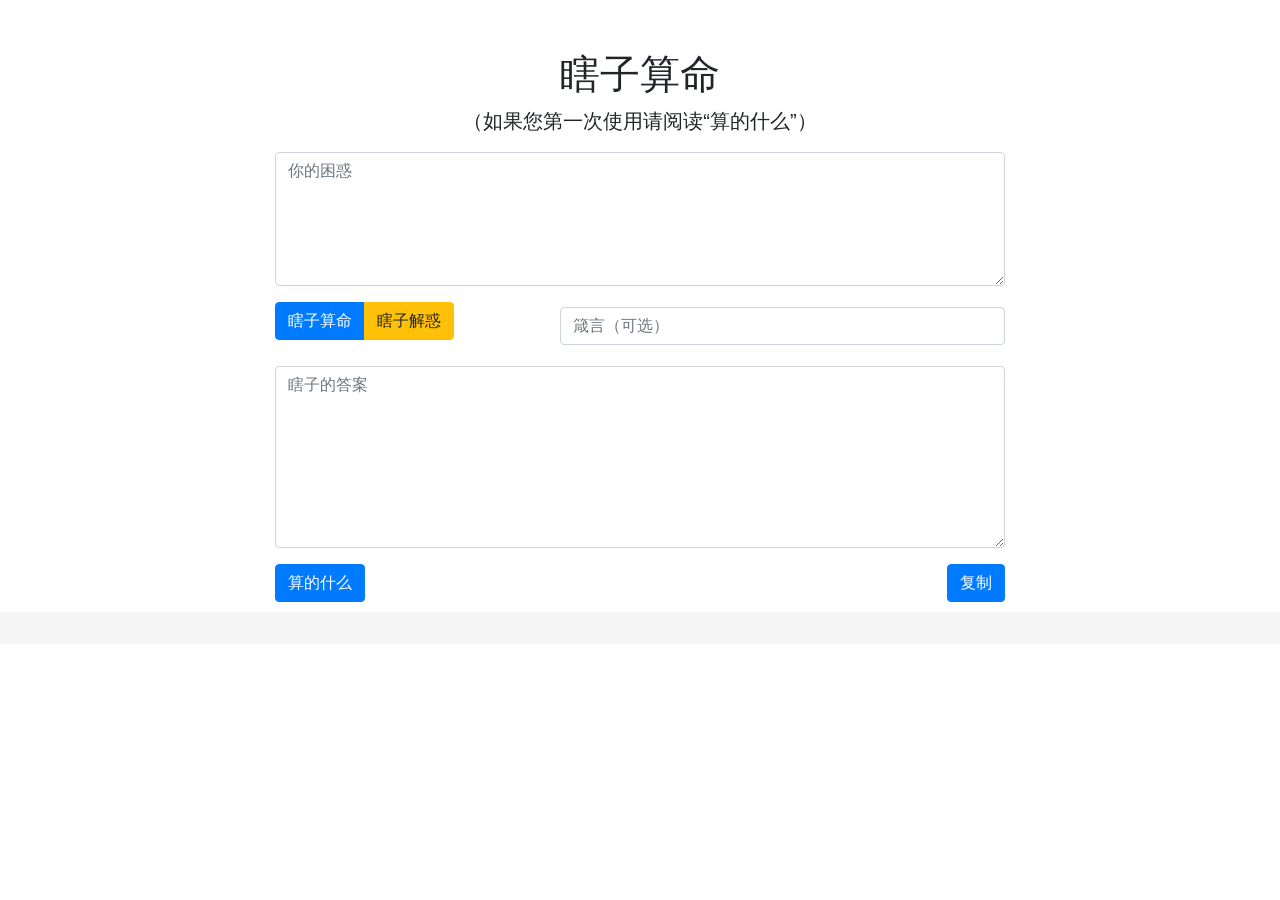
==== docs/index.html @ 114b70ff "调整" ====
<!DOCTYPE html>
<html lang="zh-cn">
<head>
<meta charset="utf-8">
<meta http-equiv="X-UA-Compatible" content="IE=edge">
<meta name="viewport" content="width=device-width, initial-scale=1">
<meta name="description" content="">
<meta name="author" content="">
<link rel="icon" href="../../favicon.ico">
<title>瞎子算命</title>

<!-- Bootstrap core CSS -->
<link rel="stylesheet" href="css/bootstrap.min.css">

<!-- Custom styles for this template -->
<link href="css/styles.css" rel="stylesheet">

<!-- HTML5 shim and Respond.js IE8 support of HTML5 elements and media queries -->
<!--[if lt IE 9]>
      <script src="https://oss.maxcdn.com/html5shiv/3.7.2/html5shiv.min.js"></script>
      <script src="https://oss.maxcdn.com/respond/1.4.2/respond.min.js"></script>
    <![endif]-->
</head>

<body>
<div class="container">
  <div class="starter-template">
    <h1>瞎子算命</h1>
    <p class="lead">（如果您第一次使用请阅读“算的什么”）</p>
  </div>
  <!--error-->
  <div class="row">
    <div class="col-lg-2"></div>
    <div class="col-12 col-lg-8" id="alert">
      <div class="alert alert-danger alert-dismissable hide" id="error-alert" role="alert"> 不可说,不可说,一说即是错 </div>
    </div>
    <div class="col-lg-2"></div>
  </div>
  <!--success-->
  <div class="row">
    <div class="col-lg-2"></div>
    <div class="col-12 col-lg-8" id="alert">
      <div class="alert alert-success alert-dismissable hide" id="copy-alert" role="alert"> 复制成功 </div>
    </div>
    <div class="col-lg-2"></div>
  </div>
  <!--main-->
  <div class="row">
    <div class="col-lg-2"></div>
    <div class="col-12 col-lg-8">
      <div class="form-group">
        <textarea class="form-control" id="text-decryped" placeholder="你的困惑" rows="5"></textarea>
      </div>
    </div>
    <div class="col-lg-2"></div>
  </div>
  <div class="row">
    <div class="col-lg-2"></div>
    <div class="col-12 col-lg-3 leftb">
      <div class="btn-group" role="group" aria-label="Basic example">
        <button type="button" class="btn btn-primary" onClick="encrypt()">瞎子算命</button>
        <button type="button" class="btn btn-warning" onClick="decrypt()">瞎子解惑</button>
      </div>
    </div>
    <div class="col-12 col-lg-5 button-cen">
      <div class="form-group">
        <input type="password" class="form-control" id="text-key" placeholder="箴言（可选）">
      </div>
    </div>
  </div>
  <div class="row">
    <div class="col-lg-2"></div>
    <div class="col-12 col-lg-8">
      <div class="form-group">
        <textarea class="form-control" id="text-encryped" placeholder="瞎子的答案" rows="7"></textarea>
      </div>
    </div>
    <div class="col-lg-2"></div>
  </div>
  <div class="row lowroe">
    <div class="col-lg-2"></div>
    <div class="col-4 col-lg-2 leftb">
      <button type="button"  class="btn btn-primary" data-toggle="modal" data-target="#aboutModal">算的什么</button>
    </div>
    <div class="col-4 col-lg-4"> </div>
    <div class="col-4 col-lg-2 rightb">
      <button type="button"  class="btn btn-primary" onClick="copyUrl2()">复制</button>
    </div>
  </div>
</div>
<!-- /.container --> 

<!-- Modal -->
<div class="modal fade" id="aboutModal" tabindex="-1" role="dialog" aria-labelledby="exampleModalLabel" aria-hidden="true">
  <div class="modal-dialog" role="document">
    <div class="modal-content">
      <div class="modal-header">
        <h5 class="modal-title" id="exampleModalLabel">算的什么（帮助）</h5>
        <button type="button" class="close" data-dismiss="modal" aria-label="Close"> <span aria-hidden="true">&times;</span> </button>
      </div>
      <div class="modal-body">
        <p>Q：这是什么？</p>
        <p>A：这是一个用于混淆/加密文本的小工具，灵感来自<a href="http://www.keyfc.net/bbs/tools/tudoucode.aspx">原版瞎子算命</a>，并且在其基础上进行了改进使其获得加密功能。</p>
        <p>Q：如何使用？</p>
        <p>A：瞎子算命（加密）：将原文输入在上方输入框，输入箴言（密码，可选）即可得到命词（密文）；瞎子解惑（解密）：将命词（密文）输入在上方，输入箴言（可选）即可得到原文。</p>
        <p>Q：为何无法得到原文</p>
        <p>A：原文已损坏，部分软件（百度贴吧）会自动转义繁体字导致无法解读。另外，也请您自行确定原文完整程度，解密时需保留“瞎子曰：”。</p>
      </div>
      <div class="modal-footer">
        <button type="button" class="btn btn-secondary" data-dismiss="modal">然也</button>
      </div>
    </div>
  </div>
</div>

<!-- Footer -->
<footer class="footer mt-auto py-3">

</footer>
<script src="js/jquery.slim.min.js" ></script> 
<script src="js/popper.min.js" ></script> 
<script src="js/bootstrap.min.js" ></script> 
<script src="js/crypto-js.min.js"></script> 
<script src="js/main.js"></script>
</body>
</html>
---- docs/css/styles.css ----
body {
  padding-top: 50px;
}

.button-cen {
  text-align: center;
  padding-top: 5px;
  padding-bottom: 5px;
}

.container{
  text-align: center;
}

.footer {
  background-color: #f5f5f5;
}

.lowroe{
	padding-bottom: 10px;
}

.leftb{
	text-align: left;
}

.rightb{
	text-align: right;
}
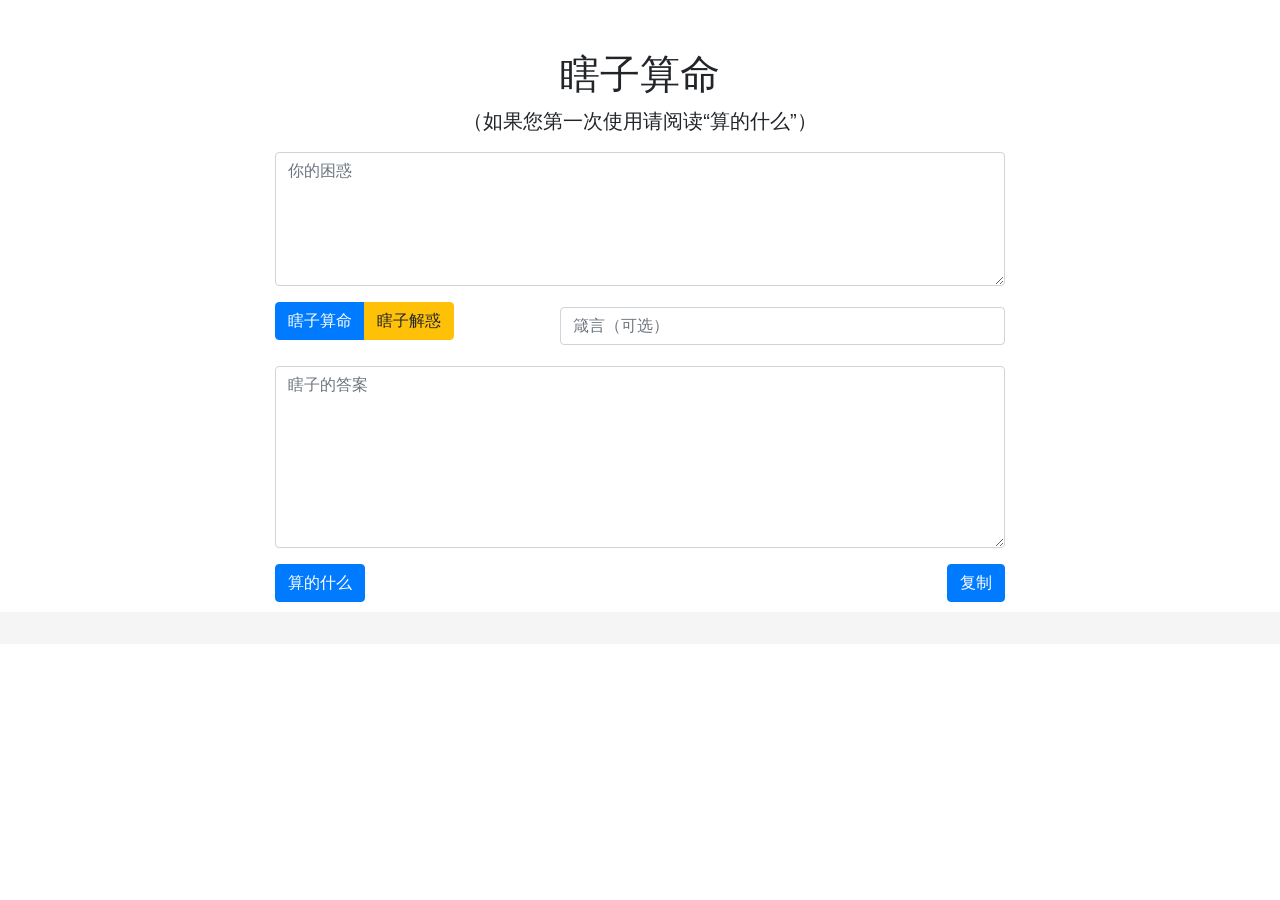
==== commit ce8d7b53: "缩小汉字范围，避免简繁体转换丢失内容" ====
--- a/docs/index.html
+++ b/docs/index.html
@@ -104,7 +104,7 @@
         <p>Q：如何使用？</p>
         <p>A：瞎子算命（加密）：将原文输入在上方输入框，输入箴言（密码，可选）即可得到命词（密文）；瞎子解惑（解密）：将命词（密文）输入在上方，输入箴言（可选）即可得到原文。</p>
         <p>Q：为何无法得到原文</p>
-        <p>A：原文已损坏，部分软件（百度贴吧）会自动转义繁体字导致无法解读。另外，也请您自行确定原文完整程度，解密时需保留“瞎子曰：”。</p>
+        <p>A：原文已损坏，部分软件（百度贴吧）会自动转义繁体字导致无法解读。另外，也请您自行确定原文完整程度，解密时需保留“瞎子说：”。</p>
       </div>
       <div class="modal-footer">
         <button type="button" class="btn btn-secondary" data-dismiss="modal">然也</button>
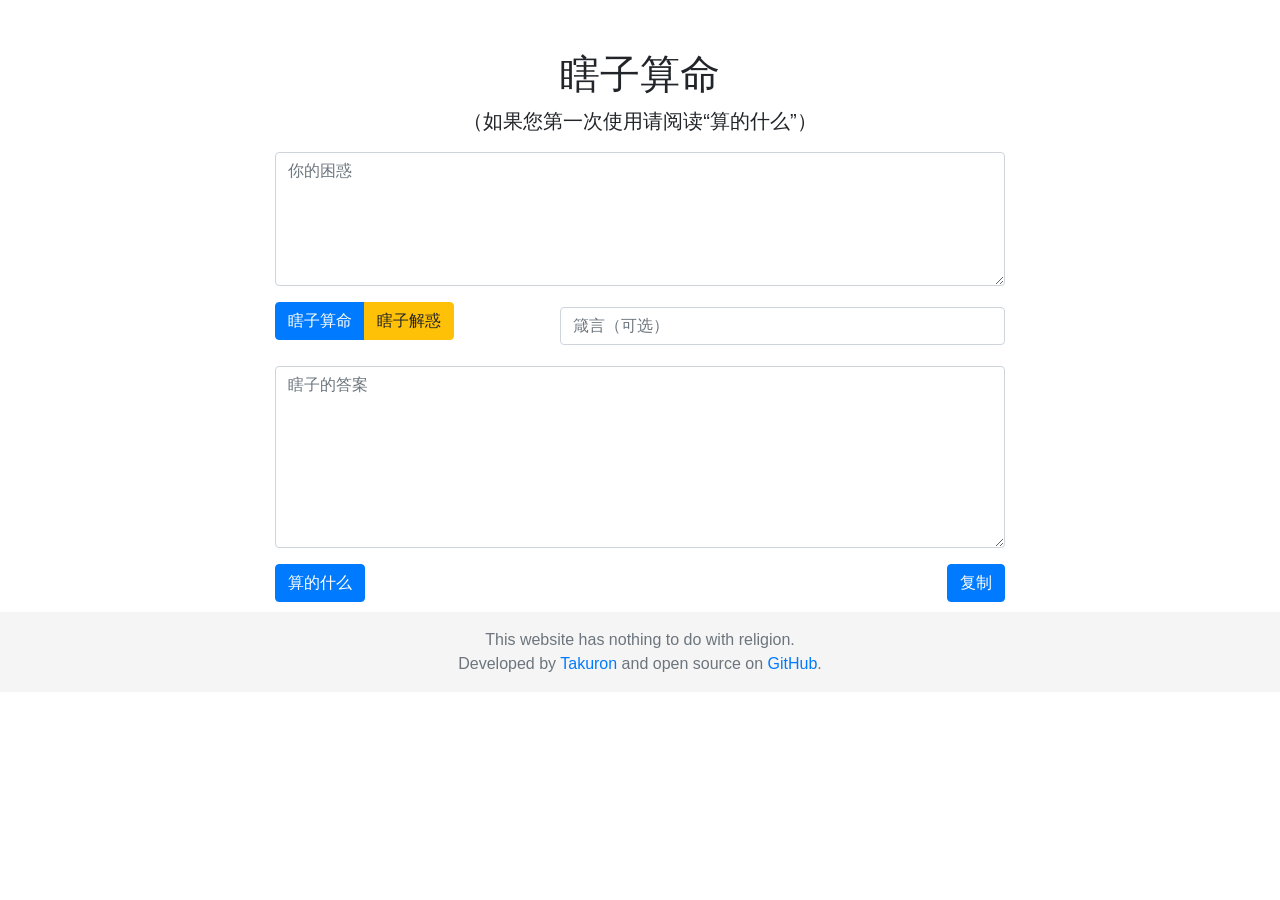
==== commit f7623b23: "111" ====
--- a/docs/index.html
+++ b/docs/index.html
@@ -100,14 +100,14 @@
       </div>
       <div class="modal-body">
         <p>Q：这是什么？</p>
-        <p>A：这是一个用于混淆/加密文本的小工具，灵感来自<a href="http://www.keyfc.net/bbs/tools/tudoucode.aspx">原版瞎子算命</a>，并且在其基础上进行了改进使其获得加密功能。</p>
+        <p>A：这是一个用于混淆/加密文本的小工具，灵感来自<a href="https://github.com/takuron/talk-with-buddha">与佛论禅</a>，并且在其基础上进行了改进密文长度减半。</p>
         <p>Q：如何使用？</p>
         <p>A：瞎子算命（加密）：将原文输入在上方输入框，输入箴言（密码，可选）即可得到命词（密文）；瞎子解惑（解密）：将命词（密文）输入在上方，输入箴言（可选）即可得到原文。</p>
         <p>Q：为何无法得到原文</p>
         <p>A：原文已损坏，部分软件（百度贴吧）会自动转义繁体字导致无法解读。另外，也请您自行确定原文完整程度，解密时需保留“瞎子说：”。</p>
       </div>
       <div class="modal-footer">
-        <button type="button" class="btn btn-secondary" data-dismiss="modal">然也</button>
+        <button type="button" class="btn btn-secondary" data-dismiss="modal">知道了</button>
       </div>
     </div>
   </div>
@@ -115,7 +115,8 @@
 
 <!-- Footer -->
 <footer class="footer mt-auto py-3">
-
+ <div class="container"> <span class="text-muted">This website has nothing to do with religion.<br>
+    Developed by <a href="https://github.com/takuron">Takuron</a> and open source on <a href="https://github.com/takuron/talk-with-buddha">GitHub</a>.</span> </div>
 </footer>
 <script src="js/jquery.slim.min.js" ></script> 
 <script src="js/popper.min.js" ></script> 
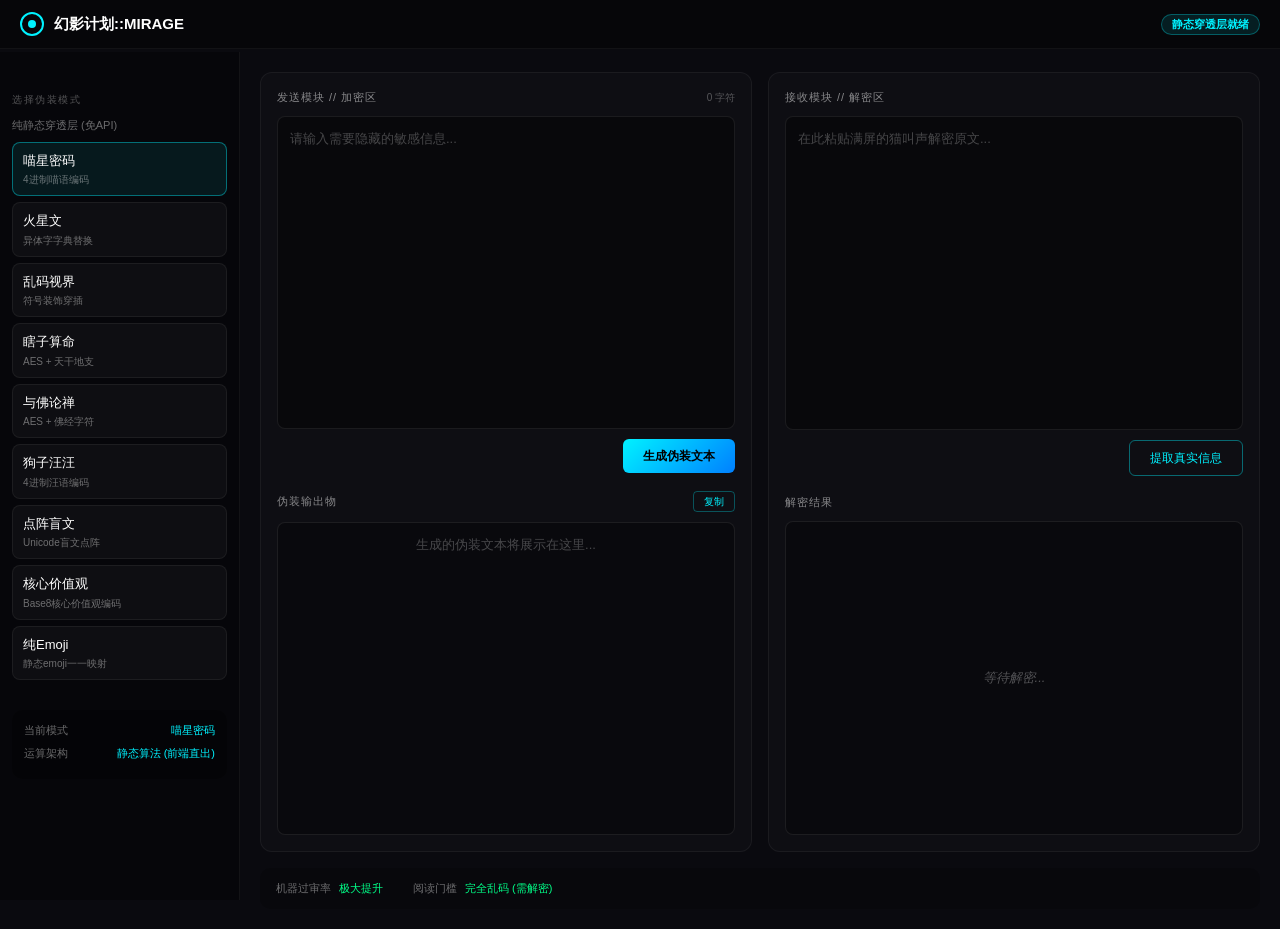
==== commit 24385801: "feat: v2.2 集成9种静态伪装算法 新增算法: 喵星密码/火星文/乱码视界/瞎子算命/与佛论禅/狗子汪汪/点阵盲文/核心价值观/纯Emoji  - 重写 docs/ 全套 UI (暗色赛博朋克" ====
--- a/docs/index.html
+++ b/docs/index.html
@@ -7,15 +7,11 @@
 <meta name="description" content="">
 <meta name="author" content="">
 <link rel="icon" href="../../favicon.ico">
-<title>瞎子算命</title>
+<title>幻影计划::MIRAGE</title>
 
-<!-- Bootstrap core CSS -->
 <link rel="stylesheet" href="css/bootstrap.min.css">
-
-<!-- Custom styles for this template -->
 <link href="css/styles.css" rel="stylesheet">
 
-<!-- HTML5 shim and Respond.js IE8 support of HTML5 elements and media queries -->
 <!--[if lt IE 9]>
       <script src="https://oss.maxcdn.com/html5shiv/3.7.2/html5shiv.min.js"></script>
       <script src="https://oss.maxcdn.com/respond/1.4.2/respond.min.js"></script>
@@ -23,88 +19,164 @@
 </head>
 
 <body>
-<div class="container">
-  <div class="starter-template">
-    <h1>瞎子算命</h1>
-    <p class="lead">（如果您第一次使用请阅读“算的什么”）</p>
-  </div>
-  <!--error-->
-  <div class="row">
-    <div class="col-lg-2"></div>
-    <div class="col-12 col-lg-8" id="alert">
-      <div class="alert alert-danger alert-dismissable hide" id="error-alert" role="alert"> 不可说,不可说,一说即是错 </div>
+<div class="header">
+  <div class="header-inner">
+    <div class="logo">
+      <div class="logo-icon"></div>
+      <span>幻影计划::MIRAGE</span>
     </div>
-    <div class="col-lg-2"></div>
-  </div>
-  <!--success-->
-  <div class="row">
-    <div class="col-lg-2"></div>
-    <div class="col-12 col-lg-8" id="alert">
-      <div class="alert alert-success alert-dismissable hide" id="copy-alert" role="alert"> 复制成功 </div>
-    </div>
-    <div class="col-lg-2"></div>
-  </div>
-  <!--main-->
-  <div class="row">
-    <div class="col-lg-2"></div>
-    <div class="col-12 col-lg-8">
-      <div class="form-group">
-        <textarea class="form-control" id="text-decryped" placeholder="你的困惑" rows="5"></textarea>
-      </div>
-    </div>
-    <div class="col-lg-2"></div>
-  </div>
-  <div class="row">
-    <div class="col-lg-2"></div>
-    <div class="col-12 col-lg-3 leftb">
-      <div class="btn-group" role="group" aria-label="Basic example">
-        <button type="button" class="btn btn-primary" onClick="encrypt()">瞎子算命</button>
-        <button type="button" class="btn btn-warning" onClick="decrypt()">瞎子解惑</button>
-      </div>
-    </div>
-    <div class="col-12 col-lg-5 button-cen">
-      <div class="form-group">
-        <input type="password" class="form-control" id="text-key" placeholder="箴言（可选）">
-      </div>
-    </div>
-  </div>
-  <div class="row">
-    <div class="col-lg-2"></div>
-    <div class="col-12 col-lg-8">
-      <div class="form-group">
-        <textarea class="form-control" id="text-encryped" placeholder="瞎子的答案" rows="7"></textarea>
-      </div>
-    </div>
-    <div class="col-lg-2"></div>
-  </div>
-  <div class="row lowroe">
-    <div class="col-lg-2"></div>
-    <div class="col-4 col-lg-2 leftb">
-      <button type="button"  class="btn btn-primary" data-toggle="modal" data-target="#aboutModal">算的什么</button>
-    </div>
-    <div class="col-4 col-lg-4"> </div>
-    <div class="col-4 col-lg-2 rightb">
-      <button type="button"  class="btn btn-primary" onClick="copyUrl2()">复制</button>
+    <div class="header-badges">
+      <span class="badge" id="status-badge">静态穿透层就绪</span>
     </div>
   </div>
 </div>
-<!-- /.container --> 
 
-<!-- Modal -->
+<div class="main-wrapper">
+  <!-- Sidebar -->
+  <aside class="sidebar">
+    <div class="sidebar-label">选择伪装模式</div>
+
+    <div class="mode-group">
+      <div class="group-title">纯静态穿透层 (免API)</div>
+      <button class="mode-btn" data-mode="MEOW">
+        <span class="mode-name">喵星密码</span>
+        <span class="mode-desc">4进制喵语编码</span>
+      </button>
+      <button class="mode-btn" data-mode="MARTIAN">
+        <span class="mode-name">火星文</span>
+        <span class="mode-desc">异体字字典替换</span>
+      </button>
+      <button class="mode-btn" data-mode="SYMBOLIC">
+        <span class="mode-name">乱码视界</span>
+        <span class="mode-desc">符号装饰穿插</span>
+      </button>
+      <button class="mode-btn" data-mode="BLIND">
+        <span class="mode-name">瞎子算命</span>
+        <span class="mode-desc">AES + 天干地支</span>
+      </button>
+      <button class="mode-btn" data-mode="BUDDHA">
+        <span class="mode-name">与佛论禅</span>
+        <span class="mode-desc">AES + 佛经字符</span>
+      </button>
+      <button class="mode-btn" data-mode="DOGE">
+        <span class="mode-name">狗子汪汪</span>
+        <span class="mode-desc">4进制汪语编码</span>
+      </button>
+      <button class="mode-btn" data-mode="BRAILLE">
+        <span class="mode-name">点阵盲文</span>
+        <span class="mode-desc">Unicode盲文点阵</span>
+      </button>
+      <button class="mode-btn" data-mode="CORE_VALUE">
+        <span class="mode-name">核心价值观</span>
+        <span class="mode-desc">Base8核心价值观编码</span>
+      </button>
+      <button class="mode-btn" data-mode="EMOJI_STATIC">
+        <span class="mode-name">纯Emoji</span>
+        <span class="mode-desc">静态emoji一一映射</span>
+      </button>
+    </div>
+
+    <div class="sidebar-stats">
+      <div class="stat-row">
+        <span class="stat-key">当前模式</span>
+        <span class="stat-val" id="current-mode">喵星密码</span>
+      </div>
+      <div class="stat-row">
+        <span class="stat-key">运算架构</span>
+        <span class="stat-val" id="arch-val">静态算法 (前端直出)</span>
+      </div>
+    </div>
+  </aside>
+
+  <!-- Main Content -->
+  <main class="content">
+    <div class="io-grid">
+      <!-- Encode Pane -->
+      <div class="pane">
+        <div class="pane-header">
+          <span class="pane-label">发送模块 // 加密区</span>
+          <span class="char-count" id="encode-count">0 字符</span>
+        </div>
+        <textarea
+          class="text-area"
+          id="secret-input"
+          placeholder="请输入需要隐藏的敏感信息..."
+        ></textarea>
+        <div class="btn-row">
+          <button class="glow-btn" id="encode-btn" onclick="handleEncode()">生成伪装文本</button>
+        </div>
+        <div class="pane-header mt-2">
+          <span class="pane-label">伪装输出物</span>
+          <button class="copy-btn" id="copy-cypher" onclick="copyCypher()">复制</button>
+        </div>
+        <textarea
+          class="text-area output-area"
+          id="cypher-output"
+          readonly
+          placeholder="生成的伪装文本将展示在这里..."
+        ></textarea>
+        <div class="hint-box" id="hint-box"></div>
+      </div>
+
+      <!-- Decode Pane -->
+      <div class="pane">
+        <div class="pane-header">
+          <span class="pane-label">接收模块 // 解密区</span>
+        </div>
+        <textarea
+          class="text-area"
+          id="decode-input"
+          placeholder="在此粘贴接收到的伪装文本..."
+        ></textarea>
+        <div class="btn-row">
+          <button class="glow-btn-secondary" onclick="handleDecode()">提取真实信息</button>
+        </div>
+        <div class="pane-header mt-2">
+          <span class="pane-label">解密结果</span>
+        </div>
+        <div class="text-area output-area" id="decoded-output">
+          <span class="placeholder-text">等待解密...</span>
+        </div>
+      </div>
+    </div>
+
+    <div class="stats-bar">
+      <div class="stat-item">
+        <span class="stat-key">机器过审率</span>
+        <span class="stat-val">极大提升</span>
+      </div>
+      <div class="stat-item">
+        <span class="stat-key">阅读门槛</span>
+        <span class="stat-val" id="readability-val">完全乱码 (需解密)</span>
+      </div>
+    </div>
+  </main>
+</div>
+
+<!-- About Modal -->
 <div class="modal fade" id="aboutModal" tabindex="-1" role="dialog" aria-labelledby="exampleModalLabel" aria-hidden="true">
   <div class="modal-dialog" role="document">
     <div class="modal-content">
       <div class="modal-header">
-        <h5 class="modal-title" id="exampleModalLabel">算的什么（帮助）</h5>
+        <h5 class="modal-title" id="exampleModalLabel">关于幻影计划</h5>
         <button type="button" class="close" data-dismiss="modal" aria-label="Close"> <span aria-hidden="true">&times;</span> </button>
       </div>
       <div class="modal-body">
-        <p>Q：这是什么？</p>
-        <p>A：这是一个用于混淆/加密文本的小工具，灵感来自<a href="https://github.com/takuron/talk-with-buddha">与佛论禅</a>，并且在其基础上进行了改进密文长度减半。</p>
-        <p>Q：如何使用？</p>
-        <p>A：瞎子算命（加密）：将原文输入在上方输入框，输入箴言（密码，可选）即可得到命词（密文）；瞎子解惑（解密）：将命词（密文）输入在上方，输入箴言（可选）即可得到原文。</p>
-        <p>Q：为何无法得到原文</p>
-        <p>A：原文已损坏，部分软件（百度贴吧）会自动转义繁体字导致无法解读。另外，也请您自行确定原文完整程度，解密时需保留“瞎子说：”。</p>
+        <p>幻影计划::MIRAGE 是一个文本隐写工具集，将敏感信息加密为看似正常的内容，以穿透关键词过滤系统。</p>
+        <p>本项目与宗教无关。灵感来源：<a href="https://github.com/takuron/talk-with-buddha">与佛论禅</a></p>
+        <hr>
+        <p><strong>支持的模式：</strong></p>
+        <ul>
+          <li><strong>喵星密码</strong> - 将文本转为喵星语拟声词组合</li>
+          <li><strong>火星文</strong> - 使用异体字替换常见汉字</li>
+          <li><strong>乱码视界</strong> - 在字符间穿插装饰符号</li>
+          <li><strong>瞎子算命</strong> - AES加密 + 天干地支编码</li>
+          <li><strong>与佛论禅</strong> - AES加密 + 佛经字符编码</li>
+          <li><strong>狗子汪汪</strong> - 4进制汪语编码</li>
+          <li><strong>点阵盲文</strong> - Unicode盲文点阵编码</li>
+          <li><strong>核心价值观</strong> - Base8核心价值观编码</li>
+          <li><strong>纯Emoji</strong> - 静态emoji一一映射</li>
+        </ul>
       </div>
       <div class="modal-footer">
         <button type="button" class="btn btn-secondary" data-dismiss="modal">知道了</button>
@@ -113,15 +185,12 @@
   </div>
 </div>
 
-<!-- Footer -->
-<footer class="footer mt-auto py-3">
- <div class="container"> <span class="text-muted">This website has nothing to do with religion.<br>
-    Developed by <a href="https://github.com/takuron">Takuron</a> and open source on <a href="https://github.com/takuron/talk-with-buddha">GitHub</a>.</span> </div>
-</footer>
-<script src="js/jquery.slim.min.js" ></script> 
-<script src="js/popper.min.js" ></script> 
-<script src="js/bootstrap.min.js" ></script> 
-<script src="js/crypto-js.min.js"></script> 
+<script src="js/jquery.slim.min.js"></script>
+<script src="js/popper.min.js"></script>
+<script src="js/bootstrap.min.js"></script>
+<script src="js/crypto-js.min.js"></script>
+<script src="js/lz-string.min.js"></script>
+<script src="js/stego.js"></script>
 <script src="js/main.js"></script>
 </body>
 </html>
--- a/docs/css/styles.css
+++ b/docs/css/styles.css
@@ -1,30 +1,428 @@
-
+/* ==================== BASE ==================== */
 body {
-  padding-top: 50px;
+  padding-top: 0;
+  margin: 0;
+  background: #0a0a0f;
+  color: #e0e0e0;
+  font-family: -apple-system, BlinkMacSystemFont, 'Segoe UI', Roboto, sans-serif;
+}
+
+* {
+  box-sizing: border-box;
+}
+
+/* ==================== HEADER ==================== */
+.header {
+  background: rgba(0, 0, 0, 0.4);
+  border-bottom: 1px solid rgba(255, 255, 255, 0.05);
+  padding: 12px 20px;
+  position: fixed;
+  top: 0;
+  left: 0;
+  right: 0;
+  z-index: 100;
+}
+
+.header-inner {
+  display: flex;
+  justify-content: space-between;
+  align-items: center;
+  max-width: 1400px;
+  margin: 0 auto;
+}
+
+.logo {
+  display: flex;
+  align-items: center;
+  gap: 10px;
+  font-size: 15px;
+  font-weight: 600;
+  color: #fff;
+}
+
+.logo-icon {
+  width: 24px;
+  height: 24px;
+  border: 2px solid #00f2ff;
+  border-radius: 50%;
+  position: relative;
+}
+
+.logo-icon::after {
+  content: '';
+  position: absolute;
+  top: 50%;
+  left: 50%;
+  transform: translate(-50%, -50%);
+  width: 8px;
+  height: 8px;
+  background: #00f2ff;
+  border-radius: 50%;
+}
+
+.header-badges {
+  display: flex;
+  gap: 8px;
+}
+
+.badge {
+  background: rgba(0, 242, 255, 0.1);
+  border: 1px solid rgba(0, 242, 255, 0.3);
+  color: #00f2ff;
+  padding: 4px 10px;
+  border-radius: 12px;
+  font-size: 11px;
+}
+
+/* ==================== MAIN WRAPPER ==================== */
+.main-wrapper {
+  display: flex;
+  min-height: 100vh;
+  padding-top: 52px;
+}
+
+/* ==================== SIDEBAR ==================== */
+.sidebar {
+  width: 240px;
+  background: rgba(0, 0, 0, 0.3);
+  border-right: 1px solid rgba(255, 255, 255, 0.05);
+  padding: 20px 12px;
+  position: fixed;
+  top: 52px;
+  left: 0;
+  bottom: 0;
+  overflow-y: auto;
+}
+
+.sidebar-label {
+  font-size: 10px;
+  color: rgba(255, 255, 255, 0.3);
+  text-transform: uppercase;
+  letter-spacing: 1.5px;
+  margin-bottom: 10px;
+  margin-top: 20px;
+}
+
+.group-title {
+  font-size: 11px;
+  color: rgba(255, 255, 255, 0.4);
+  margin-bottom: 8px;
+}
+
+.mode-btn {
+  width: 100%;
+  background: rgba(255, 255, 255, 0.03);
+  border: 1px solid rgba(255, 255, 255, 0.06);
+  border-radius: 8px;
+  padding: 8px 10px;
+  margin-bottom: 6px;
+  cursor: pointer;
+  text-align: left;
+  transition: all 0.2s;
+  display: block;
+}
+
+.mode-btn:hover {
+  background: rgba(255, 255, 255, 0.06);
+  border-color: rgba(255, 255, 255, 0.1);
+}
+
+.mode-btn.active {
+  background: rgba(0, 242, 255, 0.08);
+  border-color: rgba(0, 242, 255, 0.4);
+}
+
+.mode-name {
+  display: block;
+  font-size: 13px;
+  color: #fff;
+  font-weight: 500;
+}
+
+.mode-desc {
+  display: block;
+  font-size: 10px;
+  color: rgba(255, 255, 255, 0.4);
+  margin-top: 2px;
+}
+
+.sidebar-stats {
+  margin-top: 30px;
+  padding: 12px;
+  background: rgba(0, 0, 0, 0.3);
+  border-radius: 10px;
+}
+
+.stat-row {
+  display: flex;
+  justify-content: space-between;
+  font-size: 11px;
+  margin-bottom: 6px;
+}
+
+.stat-key {
+  color: rgba(255, 255, 255, 0.4);
+}
+
+.stat-val {
+  color: #00f2ff;
+}
+
+/* ==================== CONTENT ==================== */
+.content {
+  flex: 1;
+  margin-left: 240px;
+  padding: 20px;
+}
+
+.io-grid {
+  display: grid;
+  grid-template-columns: 1fr 1fr;
+  gap: 16px;
+  height: calc(100vh - 120px);
+}
+
+.pane {
+  background: rgba(255, 255, 255, 0.02);
+  border: 1px solid rgba(255, 255, 255, 0.05);
+  border-radius: 12px;
+  padding: 16px;
+  display: flex;
+  flex-direction: column;
+}
+
+.pane-header {
+  display: flex;
+  justify-content: space-between;
+  align-items: center;
+  margin-bottom: 10px;
+}
+
+.pane-label {
+  font-size: 11px;
+  color: rgba(255, 255, 255, 0.5);
+  text-transform: uppercase;
+  letter-spacing: 1px;
+}
+
+.char-count {
+  font-size: 10px;
+  color: rgba(255, 255, 255, 0.3);
+}
+
+.text-area {
+  width: 100%;
+  flex: 1;
+  background: rgba(0, 0, 0, 0.4);
+  border: 1px solid rgba(255, 255, 255, 0.08);
+  border-radius: 8px;
+  padding: 12px;
+  color: #fff;
+  font-size: 13px;
+  resize: none;
+  font-family: inherit;
+  min-height: 120px;
+}
+
+.text-area:focus {
+  outline: none;
+  border-color: rgba(0, 242, 255, 0.3);
+}
+
+.text-area::placeholder {
+  color: rgba(255, 255, 255, 0.25);
+}
+
+.output-area {
+  background: rgba(0, 0, 0, 0.3);
+  display: flex;
+  align-items: center;
+  justify-content: center;
+  text-align: center;
+}
+
+.placeholder-text {
+  color: rgba(255, 255, 255, 0.3);
+  font-style: italic;
+  font-size: 13px;
+}
+
+.btn-row {
+  display: flex;
+  gap: 8px;
+  justify-content: flex-end;
+  margin-top: 10px;
+  margin-bottom: 10px;
+}
+
+.glow-btn {
+  background: linear-gradient(135deg, #00f2ff 0%, #0080ff 100%);
+  border: none;
+  color: #000;
+  padding: 8px 20px;
+  border-radius: 6px;
+  font-size: 12px;
+  font-weight: 600;
+  cursor: pointer;
+  transition: all 0.2s;
+}
+
+.glow-btn:hover {
+  box-shadow: 0 0 20px rgba(0, 242, 255, 0.4);
+}
+
+.glow-btn-secondary {
+  background: transparent;
+  border: 1px solid rgba(0, 242, 255, 0.4);
+  color: #00f2ff;
+  padding: 8px 20px;
+  border-radius: 6px;
+  font-size: 12px;
+  font-weight: 500;
+  cursor: pointer;
+  transition: all 0.2s;
+}
+
+.glow-btn-secondary:hover {
+  background: rgba(0, 242, 255, 0.08);
+}
+
+.copy-btn {
+  background: transparent;
+  color: #00f2ff;
+  border: 1px solid rgba(0, 242, 255, 0.3);
+  border-radius: 4px;
+  padding: 2px 10px;
+  font-size: 10px;
+  cursor: pointer;
+}
+
+.mt-2 {
+  margin-top: 12px;
+}
+
+.hint-box {
+  margin-top: 8px;
+  padding: 8px 10px;
+  background: rgba(0, 242, 255, 0.05);
+  border-radius: 6px;
+  font-size: 11px;
+  color: #00f2ff;
+  line-height: 1.5;
+  display: none;
+}
+
+/* ==================== STATS BAR ==================== */
+.stats-bar {
+  display: flex;
+  gap: 30px;
+  padding: 12px 16px;
+  background: rgba(0, 0, 0, 0.2);
+  border-radius: 10px;
+  margin-top: 16px;
+}
+
+.stat-item {
+  display: flex;
+  gap: 8px;
+  align-items: center;
+}
+
+.stat-item .stat-key {
+  color: rgba(255, 255, 255, 0.4);
+  font-size: 11px;
+}
+
+.stat-item .stat-val {
+  color: #00ff88;
+  font-size: 11px;
+}
+
+/* ==================== FOOTER ==================== */
+.footer {
+  background-color: transparent;
+  text-align: center;
+  padding: 20px;
+  font-size: 11px;
+  color: rgba(255, 255, 255, 0.3);
+}
+
+/* ==================== RESPONSIVE ==================== */
+@media (max-width: 900px) {
+  .io-grid {
+    grid-template-columns: 1fr;
+    height: auto;
+  }
+
+  .sidebar {
+    width: 100%;
+    position: relative;
+    top: 0;
+    border-right: none;
+    border-bottom: 1px solid rgba(255, 255, 255, 0.05);
+  }
+
+  .main-wrapper {
+    flex-direction: column;
+    padding-top: 52px;
+  }
+
+  .content {
+    margin-left: 0;
+  }
+}
+
+/* ==================== MODAL ==================== */
+.modal-content {
+  background: #1a1a24;
+  border: 1px solid rgba(255, 255, 255, 0.1);
+  color: #e0e0e0;
+}
+
+.modal-header {
+  border-bottom: 1px solid rgba(255, 255, 255, 0.1);
+}
+
+.modal-footer {
+  border-top: 1px solid rgba(255, 255, 255, 0.1);
+}
+
+.modal-title {
+  color: #fff;
+}
+
+.close {
+  color: #fff;
+  opacity: 0.6;
+}
+
+.close:hover {
+  opacity: 1;
+}
+
+.modal-body a {
+  color: #00f2ff;
+}
+
+/* ==================== LEGACY COMPAT ==================== */
+.container {
+  text-align: left;
+  max-width: 100%;
+  padding: 0;
+}
+
+.starter-template {
+  display: none;
+}
+
+#error-alert, #copy-alert {
+  display: none !important;
+}
+
+.lowroe {
+  display: none;
 }
 
 .button-cen {
-  text-align: center;
-  padding-top: 5px;
-  padding-bottom: 5px;
-}
-
-.container{
-  text-align: center;
-}
-
-.footer {
-  background-color: #f5f5f5;
-}
-
-.lowroe{
-	padding-bottom: 10px;
-}
-
-.leftb{
-	text-align: left;
-}
-
-.rightb{
-	text-align: right;
-}+  display: none;
+}
